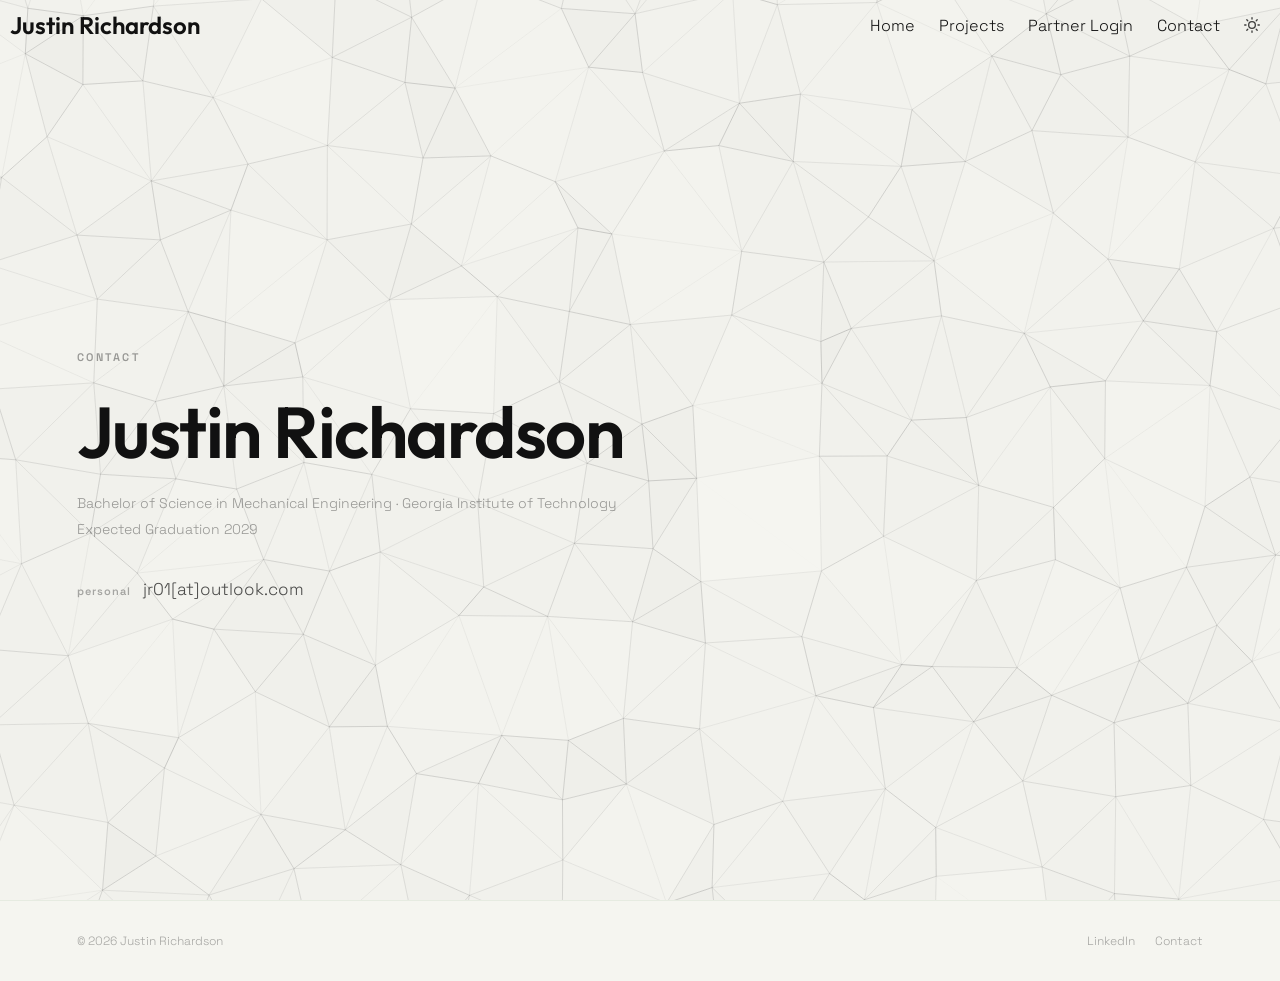
==== contact/index.html @ a394eaf9 "lots of updates" ====
<!DOCTYPE html>
<html lang="en">
<head>
    <meta charset="UTF-8">
    <meta name="viewport" content="width=device-width, initial-scale=1.0, viewport-fit=cover">
    <meta name="theme-color" content="#111111">
    <title>Contact | Justin Richardson</title>
    <link rel="stylesheet" href="../style.css">
    <link rel="icon" href="../imgs/favicon.png">
    <script>(function(){var t=localStorage.getItem('theme')||'dark';document.documentElement.setAttribute('data-theme',t);var m=document.querySelector('meta[name="theme-color"]');if(m)m.content=t==='dark'?'#111111':'#F5F5F0';})();</script>
    <script src="../theme.js"></script>
    <script src="../bg-sync.js"></script>
</head>
<body>
    <canvas id="bg-canvas"></canvas>

    <!-- Mobile Safari edge gradients -->
    <div class="safari-grad safari-grad-top"></div>

    <header id="header">
        <span>Justin Richardson</span>
        <nav id="nav">
            <a href="../home/">Home</a>
            <a href="../projects/">Projects</a>
            <a href="../personal/">Partner Login</a>
            <a href="../contact/">Contact</a>
            <button id="theme-toggle"></button>
        </nav>
    </header>

    <main class="contact-page">
        <div class="contact-inner">

            <span class="section-label">Contact</span>
            <h1 class="contact-name">Justin Richardson</h1>

            <div class="contact-edu">
                <p>Bachelor of Science in Mechanical Engineering &middot; Georgia Institute of Technology Expected Graduation 2029</p>
            </div>

            <div class="contact-links">
                <button class="contact-email" onclick="copyEmail(this)">
                    <span class="contact-email-prefix">personal</span>
                    <span class="contact-email-text">jr01[at]outlook.com</span>
                    <span class="contact-email-copied">copied!</span>
                </button>
            </div>

        </div>
    </main>

    <!-- Footer -->
    <footer class="site-footer">
        <span class="footer-copy">&copy; 2026 Justin Richardson</span>
        <div class="footer-links">
            <a href="https://www.linkedin.com/in/justin-richardson-84366b384/" target="_blank" rel="noopener">LinkedIn</a>
            <a href="../contact/">Contact</a>
        </div>
    </footer>

    <script src="../topo-mesh.js"></script>
    <script>
        function copyEmail(btn) {
            const email = 'jr01' + '@' + 'outlook.com';
            navigator.clipboard.writeText(email).then(() => {
                btn.classList.add('copied');
                setTimeout(() => btn.classList.remove('copied'), 1500);
            });
        }
    </script>
</body>
</html>
---- style.css ----
@font-face {
    font-family: "Space Grotesk";
    src: url("./fonts/SpaceGrotesk-VariableFont_wght.ttf") format("truetype");
    font-weight: 300 700;
    font-style: normal;
    font-display: block;
}

@font-face {
    font-family: "Outfit";
    src: url("./fonts/Outfit-VariableFont_wght.ttf") format("truetype");
    font-weight: 100 900;
    font-style: normal;
    font-display: block;
}

/* show red borders */

/* *{
    border: 2px solid red;
} */

/* ── Theme variables ──────────────────────────────────── */

:root {
    --bg:            #111111;
    --grid:          rgba(139, 175, 138, 0.12);
    --header-bg:     transparent/*#111211*/;
    --text:          #ffffff;
    --border:        transparent/*#8BAF8A*/;
    --accent:        #ffffff96;
    --surface:       #111211;/*rgba(17,17,17); this is the blocks color*/
    --surface-hover: #4a4a4a;
    --overlay-bg:    rgba(0, 0, 0, 0.55);
    --section-tint:  rgba(17, 17, 17, 0.503);
    --card-border:       rgba(255, 255, 255, 0.07);
    --card-border-hover: rgba(255, 255, 255, 0.15);
    --card-shadow:       var(--accent);
}

:root[data-theme="light"] {
    --bg:            #F5F5F0;
    --grid:          rgba(139, 175, 138, 0.31);
    --header-bg:     transparent/*#ffffff*/;
    --text:          rgb(17,17,17);
    --border:        #2D5A3D;
    --accent:        #000000;
    --surface:       #ffffff;
    --surface-hover: #f7f7f2;
    --overlay-bg:    rgba(0, 0, 0, 0.45);
    --section-tint:  rgba(245, 245, 240, 0.497);
    --card-border:       rgba(0, 0, 0, 0.08);
    --card-border-hover: rgba(0, 0, 0, 0.15);
    --card-shadow:       rgba(0, 0, 0, 0.22);
}

/* ── Base ─────────────────────────────────────────────── */

html {
    scrollbar-width: none;
    -ms-overflow-style: none;
}

html::-webkit-scrollbar {
    display: none;
}

body {
    height: 100vh;
    width: auto;
    margin: 0;
    overflow-x: hidden;
    background-color: var(--bg);
    transition: background-color 0.25s ease;
}

#bg-canvas {
    position: fixed;
    top: 0;
    left: 0;
    width: 100%;
    height: 100%;
    z-index: -1;
}


.caution {
    /* border: 2px solid red; */

    display: flex;
    justify-content: center;
    /* margin-top:50px;
    flex-direction: column;
    height: 500px;
    width: 500px;
    align-items: center;
    justify-content: flex-start; */
}

.caution p {
    display: flex;
    color: var(--text);
    align-items: flex-end;
    font-size: 60px;
    font-weight: 900;
    text-align: center;
    font-family: "Space Grotesk", sans-serif;
}

/* ── Header ───────────────────────────────────────────── */

#header {
    position: sticky;
    top: 0;
    z-index: 100;
    width: auto;
    height: 50px;
    background-color: var(--header-bg);
    color: var(--text);
    font-family: "Outfit", sans-serif;
    font-size: clamp(14px, 3.5vw, 24px);
    font-weight: 600;
    display: flex;
    align-items: center;
    justify-content: space-between;
    padding-left: 10px;
    padding-right: 20px;
    white-space: nowrap;
    transition: background-color 0.25s ease, border-color 0.25s ease, color 0.25s ease;
}

#nav {
    display: flex;
    gap: clamp(8px, 2.5vw, 24px);
    align-items: center;
}

#nav a {
    color: var(--text);
    text-decoration: none;
    font-family: "Space Grotesk", sans-serif;
    font-size: clamp(11px, 2.5vw, 16px);
    font-weight: 300;
    white-space: nowrap;
    transition: color 0.25s ease;
}

#nav a:hover {
    text-decoration: underline;
}

#theme-toggle {
    background: none;
    border: none;
    color: var(--text);
    cursor: pointer;
    padding: 0;
    display: flex;
    align-items: center;
    transition: color 0.25s ease;
    opacity: 0.8;
}

#theme-toggle:hover {
    opacity: 1;
}

#theme-toggle svg {
    width: clamp(13px, 2vw, 16px);
    height: clamp(13px, 2vw, 16px);
    display: block;
}

/* ── Home page ────────────────────────────────────────── */

.hero {
    min-height: calc(100svh - 50px);
    display: flex;
    align-items: center;
    padding: 0 clamp(24px, 6vw, 100px);
    box-sizing: border-box;
}

.hero-inner {
    max-width: 900px;
}

.hero-name {
    font-family: "Outfit", sans-serif;
    font-size: clamp(52px, 11vw, 130px);
    font-weight: 900;
    color: var(--text);
    margin: 0 0 20px 0;
    line-height: 1.0;
    letter-spacing: -3px;
    transition: color 0.25s ease;
}

.hero-tagline {
    font-family: "Space Grotesk", sans-serif;
    font-size: clamp(13px, 2vw, 18px);
    font-weight: 300;
    color: var(--text);
    opacity: 0.5;
    margin: 0;
    letter-spacing: 0.5px;
    transition: color 0.25s ease;
}

/* ── Bio + Status (side-by-side) ──────────────────────── */

.bio-status-section {
    padding: clamp(64px, 9vw, 120px) clamp(24px, 6vw, 100px);
    border-top: 1px solid rgba(139, 175, 138, 0.15);
    border-bottom: 1px solid rgba(139, 175, 138, 0.15);
    display: flex;
    gap: clamp(40px, 6vw, 80px);
    align-items: flex-start;
    box-sizing: border-box;
    background-color: var(--section-tint);
    transition: background-color 0.25s ease;
}

.bio-col {
    flex: 1;
    min-width: 0;
    max-width: 480px;
}

.status-col {
    flex-shrink: 0;
    width: clamp(180px, 22vw, 260px);
    margin-left: auto;
}

.section-label {
    font-family: "Space Grotesk", sans-serif;
    font-size: 11px;
    font-weight: 600;
    letter-spacing: 2.5px;
    text-transform: uppercase;
    color: var(--text);
    opacity: 0.4;
    display: block;
    margin-bottom: 28px;
    transition: color 0.25s ease;
}

.bio-text {
    font-family: "Space Grotesk", sans-serif;
    font-size: clamp(17px, 2.5vw, 24px);
    font-weight: 300;
    color: var(--text);
    line-height: 1.75;
    margin: 0;
    transition: color 0.25s ease;
}

.status-stack {
    display: flex;
    flex-direction: column;
    gap: 12px;
}

.status-card {
    background-color: var(--surface);
    border: 1px solid rgba(139, 175, 138, 0.15);
    padding: 24px;
    box-sizing: border-box;
    transition: background-color 0.25s ease;
}

.status-card.toggleable {
    cursor: pointer;
    user-select: none;
}

.status-card.toggleable:hover {
    background-color: var(--surface-hover);
}

.status-card.disabled {
    opacity: 0.45;
    cursor: not-allowed;
    user-select: none;
}

.status-card-top {
    display: flex;
    justify-content: space-between;
    align-items: center;
    margin-bottom: 18px;
}

.status-card-label {
    font-family: "Space Grotesk", sans-serif;
    font-size: 11px;
    font-weight: 600;
    letter-spacing: 2px;
    text-transform: uppercase;
    color: var(--text);
    opacity: 0.4;
    transition: color 0.25s ease;
}

.light-dot {
    width: 8px;
    height: 8px;
    border-radius: 50%;
    background: rgba(139, 175, 138, 0.2);
    flex-shrink: 0;
    transition: background 0.4s ease, box-shadow 0.4s ease;
}

.light-dot.on {
    background: #8BAF8A;
    box-shadow: 0 0 10px rgba(139, 175, 138, 0.55);
}

.light-status-text {
    font-family: "Space Grotesk", sans-serif;
    font-size: 36px;
    font-weight: 700;
    color: var(--text);
    margin: 0 0 6px 0;
    transition: color 0.25s ease;
}

.occupancy-count {
    font-family: "Space Grotesk", sans-serif;
    font-size: 56px;
    font-weight: 700;
    color: var(--text);
    line-height: 1;
    margin: 0 0 6px 0;
    transition: color 0.25s ease;
}

.status-card-note {
    font-family: "Space Grotesk", sans-serif;
    font-size: 11px;
    font-weight: 300;
    color: var(--text);
    opacity: 0.3;
    margin: 0;
    transition: color 0.25s ease;
}

/* ── Footer ───────────────────────────────────────────── */

.site-footer {
    border-top: 1px solid rgba(139, 175, 138, 0.15);
    background-color: var(--bg);
    padding: 32px clamp(24px, 6vw, 100px);
    display: flex;
    align-items: center;
    justify-content: space-between;
    transition: background-color 0.25s ease;
}

.footer-copy {
    font-family: "Space Grotesk", sans-serif;
    font-size: 12px;
    font-weight: 300;
    color: var(--text);
    opacity: 0.35;
    transition: color 0.25s ease;
}

.footer-links {
    display: flex;
    gap: 20px;
}

.footer-links a {
    font-family: "Space Grotesk", sans-serif;
    font-size: 12px;
    font-weight: 300;
    color: var(--text);
    text-decoration: none;
    opacity: 0.35;
    transition: opacity 0.2s ease, color 0.25s ease;
}

.footer-links a:hover {
    opacity: 1;
}





/* ── Projects page ────────────────────────────────────────── */

.projects-page {
    padding: 40px;
    box-sizing: border-box;
    min-height: calc(100svh - 50px);
}

.projects-grid {
    display: grid;
    grid-template-columns: repeat(3, 1fr);
    grid-template-rows: repeat(4, minmax(150px, auto));
    gap: 20px;
}

.project-card {
    cursor: pointer;
}

.card-inner {
    display: flex;
    flex-direction: column;
    justify-content: flex-end;
    padding: 20px;
    min-height: 100%;
    box-sizing: border-box;
    background-color: var(--surface);
    border: 1px solid var(--card-border);
    transition: background-color 0.15s ease, border-color 0.25s ease, transform 0.2s ease, box-shadow 0.2s ease;
}

.project-card:hover .card-inner {
    transform: translate(-4px, -4px);
    background-color: var(--surface-hover);
    box-shadow: 14px 14px 0 0 var(--card-shadow), 4px 4px 12px rgba(0,0,0,0.12);
    border-color: var(--card-border-hover);
}

.card-tag {
    font-family: "Space Grotesk", sans-serif;
    font-size: 11px;
    font-weight: 600;
    letter-spacing: 2px;
    text-transform: uppercase;
    color: var(--text);
    opacity: 0.4;
    margin: 0 0 8px 0;
    display: block;
    transition: color 0.25s ease;
}

.card-title {
    font-family: "Space Grotesk", sans-serif;
    font-size: 28px;
    font-weight: 700;
    color: var(--text);
    margin: 0;
    transition: color 0.25s ease;
}

.project-card-alpha { grid-column: 1 / 3; grid-row: 1 / 3; }
.project-card-beta  { grid-column: 3 / 4; grid-row: 1 / 5; }
.project-card-gamma { grid-column: 1 / 2; grid-row: 3 / 5; }
.project-card-delta { grid-column: 2 / 3; grid-row: 3 / 5; }

/* Overlay */
.projects-overlay {
    position: fixed;
    inset: 0;
    background-color: var(--overlay-bg);
    z-index: 200;
    opacity: 0;
    pointer-events: none;
    transition: opacity 0.25s ease;
    display: flex;
    align-items: flex-start;
    justify-content: center;
    overflow-y: auto;
    padding: 40px 0;
    box-sizing: border-box;
}

.projects-overlay.visible {
    opacity: 1;
    pointer-events: all;
}

.projects-panel {
    width: 85vw;
    min-height: 300px;
    background-color: var(--surface);
    border: 1px solid var(--card-border);
    padding: 60px 40px 40px;
    box-sizing: border-box;
    position: relative;
    display: flex;
    flex-direction: column;
    justify-content: flex-start;
    transform: scale(0.96);
    transition: transform 0.25s ease;
    flex-shrink: 0;
}

.projects-overlay.visible .projects-panel {
    transform: scale(1.0);
}

.panel-close {
    position: absolute;
    top: 20px;
    right: 24px;
    font-family: "Space Grotesk", sans-serif;
    font-size: 24px;
    font-weight: 300;
    color: var(--text);
    opacity: 0.6;
    background: none;
    border: none;
    cursor: pointer;
    padding: 0;
    transition: opacity 0.15s ease, color 0.25s ease;
}

.panel-close:hover { opacity: 1; }

.panel-tag {
    font-family: "Space Grotesk", sans-serif;
    font-size: 11px;
    font-weight: 600;
    letter-spacing: 2px;
    text-transform: uppercase;
    color: var(--text);
    opacity: 0.4;
    display: block;
    margin-bottom: 12px;
    transition: color 0.25s ease;
}

.panel-title {
    font-family: "Space Grotesk", sans-serif;
    font-size: 42px;
    font-weight: 700;
    color: var(--text);
    margin: 0 0 20px 0;
    transition: color 0.25s ease;
}

.panel-desc {
    font-family: "Space Grotesk", sans-serif;
    font-size: 16px;
    font-weight: 400;
    color: var(--text);
    opacity: 0.7;
    line-height: 1.6;
    margin: 0;
    transition: color 0.25s ease;
}

/* ───────────────────────────────────────────────────────── */

@media (max-width: 768px) {
    #bg-canvas {
        top: -150px;
        height: calc(100% + 300px);
        -webkit-mask-image: linear-gradient(to bottom, black 70%, transparent 100%);
        mask-image: linear-gradient(to bottom, black 70%, transparent 100%);
    }

    .caution {
        width: 90vw;
        height: auto;
    }

    .caution img {
        width: 100%;
    }

    .caution p {
        font-size: 32px;
    }

    #header {
        height: 40px;
        padding-left: 8px;
        padding-right: 8px;
        font-size: 12px;
    }

    #header > span {
        font-size: 12px;
        flex-shrink: 0;
    }

    #nav {
        gap: 8px;
        overflow: hidden;
    }

    #nav a {
        font-size: 10px;
    }

    .hero {
        min-height: calc(100svh - 40px);
        padding: 0 20px;
        justify-content: center;
    }

    .hero-inner {
        width: 100%;
    }

    .hero-name {
        font-size: 15vw;
        letter-spacing: -1.5px;
        margin-bottom: 14px;
        text-align: center;
    }

    .hero-tagline {
        text-align: center;
    }

    .bio-status-section {
        flex-direction: column;
        gap: 40px;
    }

    .status-col {
        width: 100%;
    }

    .site-footer {
        flex-direction: column;
        align-items: flex-start;
        gap: 16px;
        padding: 28px 20px;
    }

    .projects-page {
        padding: 20px;
    }

    .projects-grid {
        grid-template-columns: 1fr;
        grid-template-rows: none;
        gap: 20px;
    }

    .project-card-alpha,
    .project-card-beta,
    .project-card-gamma,
    .project-card-delta {
        grid-column: auto;
        grid-row: auto;
        min-height: 150px;
    }
}
/* ── Mobile Safari edge gradients ────────────────────────── */

.safari-grad {
    display: none;
    position: fixed;
    left: 0;
    right: 0;
    pointer-events: none;
}

@media (max-width: 768px) {
    .safari-grad {
        display: block;
    }

    /* Fades from bg color down into the hero — stops ~30px past the header */
    .safari-grad-top {
        top: 0;
        height: 140px;
        background: linear-gradient(to bottom, var(--bg) 0%, transparent 100%);
        z-index: 50; /* below header (100), above hero content */
    }

    .safari-grad-bottom {
        display: none;
        /* bottom: 0;
        height: 140px;
        background: linear-gradient(to bottom, var(--bg) 0%, transparent 100%);
        z-index: -1; */
    }

    /* Ensure the about section and footer always render above the bottom gradient */
    .bio-status-section {
        position: relative;
        z-index: 1;
    }

    .site-footer {
        position: relative;
        z-index: 1;
    }
}

/* ── Contact page ─────────────────────────────────────── */

.contact-page {
    min-height: calc(100svh - 50px);
    display: flex;
    align-items: center;
    padding: 0 clamp(24px, 6vw, 100px);
    box-sizing: border-box;
}

.contact-inner {
    max-width: 600px;
}

.contact-name {
    font-family: "Outfit", sans-serif;
    font-size: clamp(36px, 6vw, 72px);
    font-weight: 600;
    color: var(--text);
    margin: 0 0 20px 0;
    letter-spacing: -1.5px;
    line-height: 1.1;
    transition: color 0.25s ease;
}

.contact-edu {
    margin-bottom: 36px;
}

.contact-edu p {
    font-family: "Space Grotesk", sans-serif;
    font-size: clamp(12px, 1.5vw, 14px);
    font-weight: 300;
    color: var(--text);
    opacity: 0.4;
    margin: 0;
    line-height: 1.8;
    transition: color 0.25s ease;
}

.contact-links {
    display: flex;
    flex-direction: column;
    gap: 10px;
}

.contact-email {
    display: flex;
    align-items: baseline;
    gap: 12px;
    background: none;
    border: none;
    padding: 0;
    cursor: pointer;
    color: var(--text);
    font-family: "Space Grotesk", sans-serif;
    font-size: clamp(14px, 2vw, 17px);
    font-weight: 300;
    opacity: 0.75;
    transition: opacity 0.2s ease, color 0.25s ease;
}

.contact-email:hover {
    opacity: 1;
}

.contact-email-prefix {
    font-size: 11px;
    font-weight: 600;
    letter-spacing: 1px;
    opacity: 0.45;
    flex-shrink: 0;
}

.contact-email-copied {
    display: none;
    font-size: 11px;
    font-weight: 600;
    letter-spacing: 1px;
    opacity: 0.45;
}

.contact-email.copied .contact-email-text {
    display: none;
}

.contact-email.copied .contact-email-copied {
    display: inline;
}

@media (max-width: 768px) {
    .contact-page {
        min-height: calc(100svh - 40px);
        padding: 0 20px;
    }
}

/* test 70 test million */
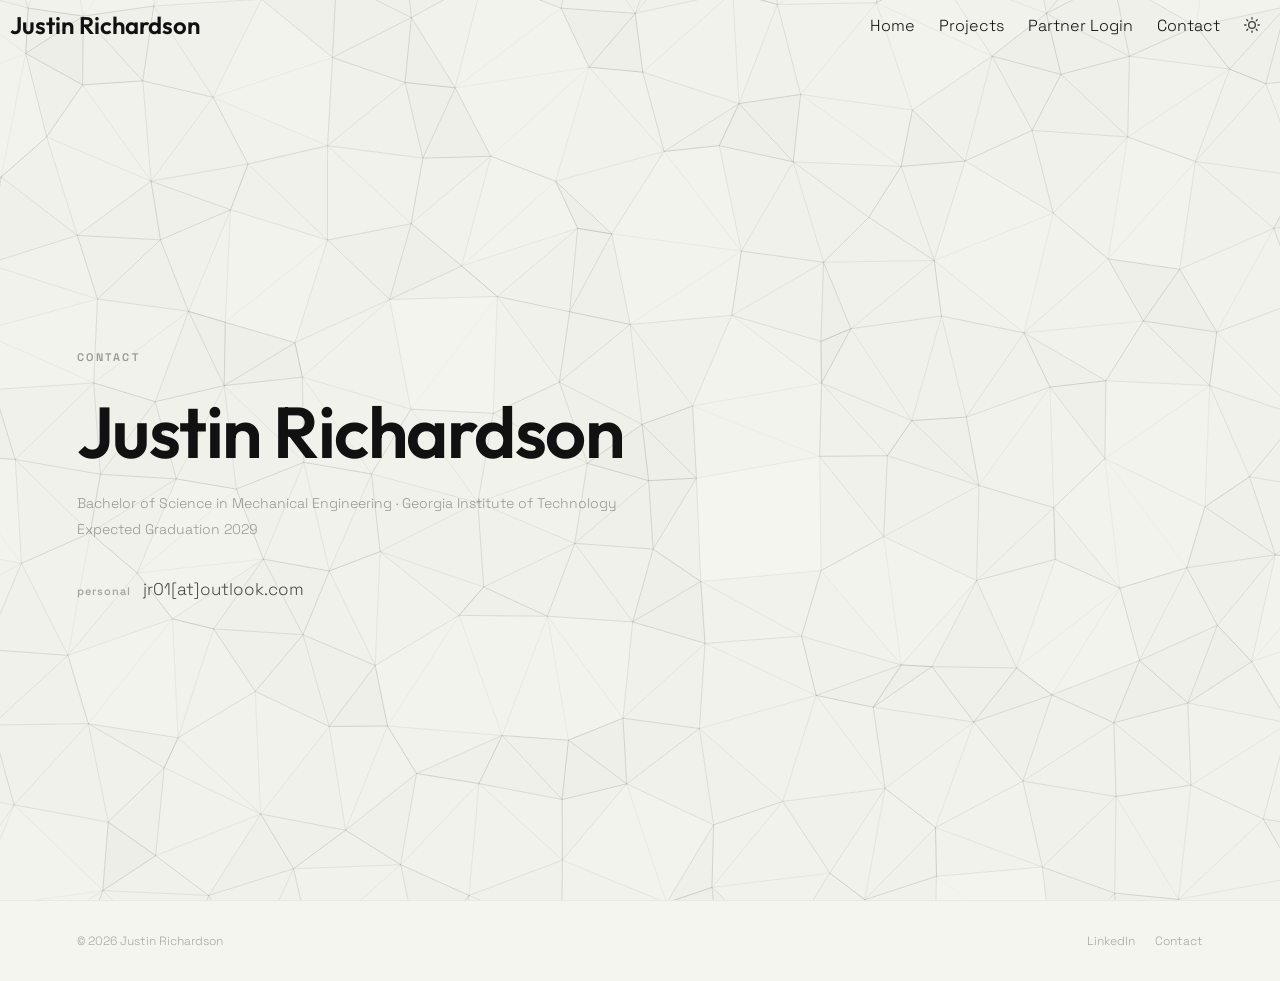
==== commit 2d94bd9a: ":D" ====
--- a/contact/index.html
+++ b/contact/index.html
@@ -6,7 +6,7 @@
     <meta name="theme-color" content="#111111">
     <title>Contact | Justin Richardson</title>
     <link rel="stylesheet" href="../style.css">
-    <link rel="icon" href="../imgs/favicon.png">
+    <link rel="icon" href="../imgs/tempfavicon.png">
     <script>(function(){var t=localStorage.getItem('theme')||'dark';document.documentElement.setAttribute('data-theme',t);var m=document.querySelector('meta[name="theme-color"]');if(m)m.content=t==='dark'?'#111111':'#F5F5F0';})();</script>
     <script src="../theme.js"></script>
     <script src="../bg-sync.js"></script>
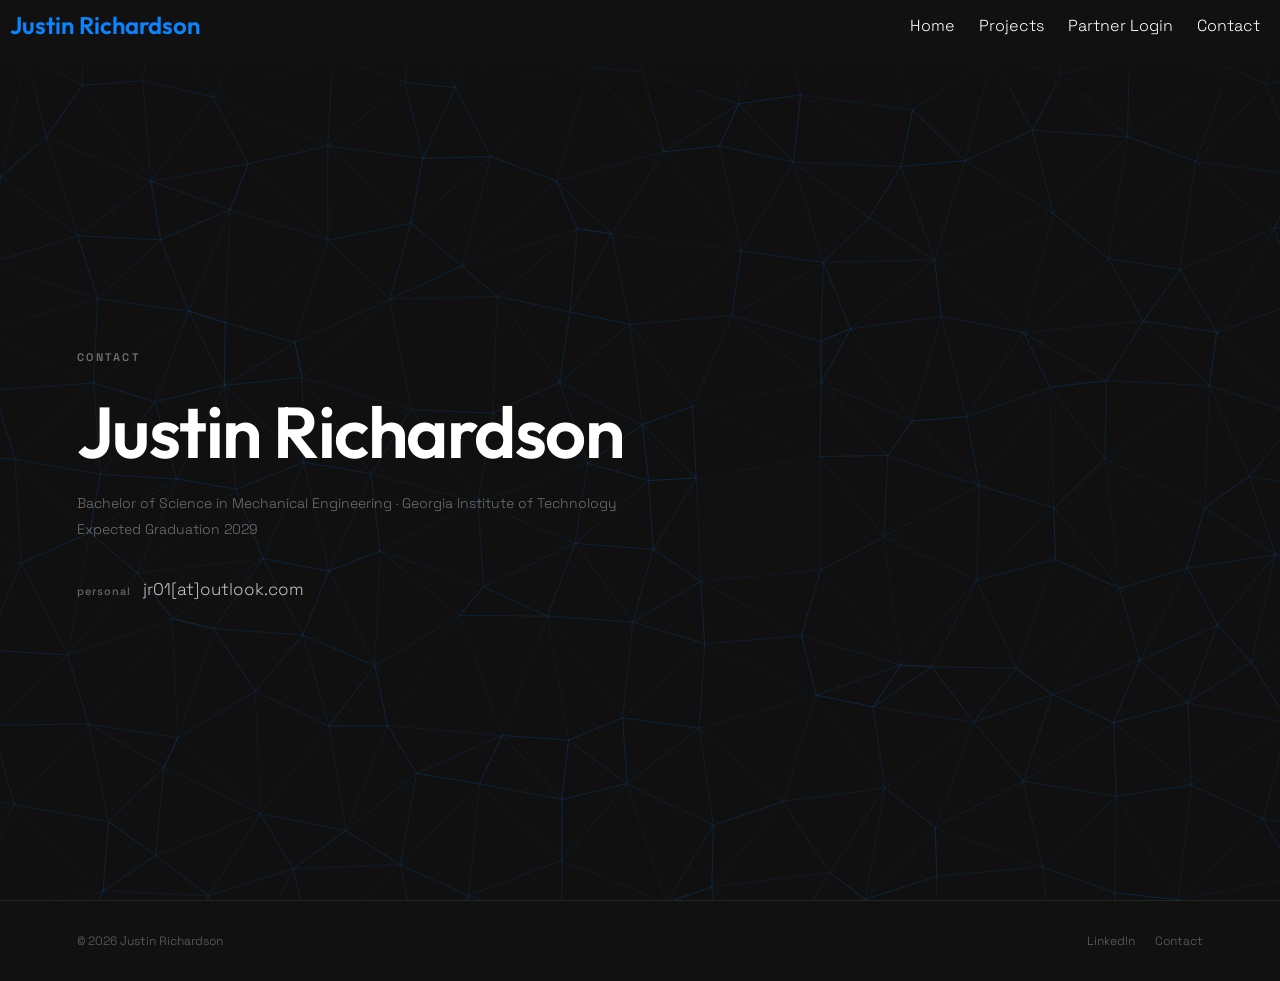
==== commit 4b137a1a: "new scheme" ====
--- a/contact/index.html
+++ b/contact/index.html
@@ -24,7 +24,6 @@
             <a href="../projects/">Projects</a>
             <a href="../personal/">Partner Login</a>
             <a href="../contact/">Contact</a>
-            <button id="theme-toggle"></button>
         </nav>
     </header>
 
--- a/style.css
+++ b/style.css
@@ -28,13 +28,13 @@
     --header-bg:     transparent/*#111211*/;
     --text:          #ffffff;
     --border:        transparent/*#8BAF8A*/;
-    --accent:        #ffffff96;
+    --accent:        #0A84FF;
     --surface:       #111211;/*rgba(17,17,17); this is the blocks color*/
-    --surface-hover: #4a4a4a;
+    --surface-hover: #222222;
     --overlay-bg:    rgba(0, 0, 0, 0.55);
     --section-tint:  rgba(17, 17, 17, 0.503);
-    --card-border:       rgba(255, 255, 255, 0.07);
-    --card-border-hover: rgba(255, 255, 255, 0.15);
+    --card-border:       rgba(10, 132, 255, 0.28);
+    --card-border-hover: rgba(10, 132, 255, 0.55);
     --card-shadow:       var(--accent);
 }
 
@@ -44,13 +44,13 @@
     --header-bg:     transparent/*#ffffff*/;
     --text:          rgb(17,17,17);
     --border:        #2D5A3D;
-    --accent:        #000000;
+    --accent:        #0A84FF;
     --surface:       #ffffff;
-    --surface-hover: #f7f7f2;
+    --surface-hover: #ebebeb;
     --overlay-bg:    rgba(0, 0, 0, 0.45);
     --section-tint:  rgba(245, 245, 240, 0.497);
-    --card-border:       rgba(0, 0, 0, 0.08);
-    --card-border-hover: rgba(0, 0, 0, 0.15);
+    --card-border:       rgba(10, 132, 255, 0.28);
+    --card-border-hover: rgba(10, 132, 255, 0.55);
     --card-shadow:       rgba(0, 0, 0, 0.22);
 }
 
@@ -107,15 +107,48 @@
     font-family: "Space Grotesk", sans-serif;
 }
 
+/* ── Page load animations ───────────────────────────────── */
+
+#page-loader {
+    position: fixed;
+    inset: 0;
+    background: var(--bg);
+    z-index: 999;
+    pointer-events: none;
+    animation: loaderExit 0.5s ease 0.2s forwards;
+}
+
+@keyframes loaderExit {
+    to { opacity: 0; }
+}
+
+@keyframes heroNameFade {
+    from { opacity: 0; transform: translateY(18px); }
+    to   { opacity: 1; transform: translateY(0); }
+}
+
+@keyframes heroTaglineFade {
+    from { opacity: 0; transform: translateY(10px); }
+    to   { opacity: 0.5; transform: translateY(0); }
+}
+
+.skip-intro .hero-name,
+.skip-intro .hero-tagline {
+    animation: none;
+}
+
 /* ── Header ───────────────────────────────────────────── */
 
 #header {
-    position: sticky;
+    position: fixed;
     top: 0;
+    left: 0;
+    right: 0;
     z-index: 100;
-    width: auto;
+    width: 100%;
+    box-sizing: border-box;
     height: 50px;
-    background-color: var(--header-bg);
+    background-color: var(--bg);
     color: var(--text);
     font-family: "Outfit", sans-serif;
     font-size: clamp(14px, 3.5vw, 24px);
@@ -125,6 +158,7 @@
     justify-content: space-between;
     padding-left: 10px;
     padding-right: 20px;
+    margin-bottom: 0;
     white-space: nowrap;
     transition: background-color 0.25s ease, border-color 0.25s ease, color 0.25s ease;
 }
@@ -146,7 +180,12 @@
 }
 
 #nav a:hover {
+    color: var(--accent);
     text-decoration: underline;
+}
+
+#nav a.active {
+    color: var(--accent);
 }
 
 #theme-toggle {
@@ -171,13 +210,17 @@
     display: block;
 }
 
+#header > span {
+    color: var(--accent);
+}
+
 /* ── Home page ────────────────────────────────────────── */
 
 .hero {
-    min-height: calc(100svh - 50px);
+    min-height: 100svh;
     display: flex;
     align-items: center;
-    padding: 0 clamp(24px, 6vw, 100px);
+    padding: 50px clamp(24px, 6vw, 100px) 0;
     box-sizing: border-box;
 }
 
@@ -193,7 +236,10 @@
     margin: 0 0 20px 0;
     line-height: 1.0;
     letter-spacing: -3px;
-    transition: color 0.25s ease;
+    border-bottom: 2px solid var(--accent);
+    padding-bottom: 10px;
+    transition: color 0.25s ease;
+    animation: heroNameFade 0.7s ease 0.5s both;
 }
 
 .hero-tagline {
@@ -205,6 +251,7 @@
     margin: 0;
     letter-spacing: 0.5px;
     transition: color 0.25s ease;
+    animation: heroTaglineFade 0.6s ease 1.0s both;
 }
 
 /* ── Bio + Status (side-by-side) ──────────────────────── */
@@ -221,6 +268,14 @@
     transition: background-color 0.25s ease;
 }
 
+:root[data-theme="dark"] .bio-status-section {
+    background-color: rgba(17, 17, 17, 0.503);
+}
+
+:root[data-theme="light"] .bio-status-section {
+    background-color: rgba(245, 245, 240, 0.497);
+}
+
 .bio-col {
     flex: 1;
     min-width: 0;
@@ -264,7 +319,7 @@
 
 .status-card {
     background-color: var(--surface);
-    border: 1px solid rgba(139, 175, 138, 0.15);
+    border: 1px solid rgba(10, 132, 255, 0.28);
     padding: 24px;
     box-sizing: border-box;
     transition: background-color 0.25s ease;
@@ -298,8 +353,8 @@
     font-weight: 600;
     letter-spacing: 2px;
     text-transform: uppercase;
-    color: var(--text);
-    opacity: 0.4;
+    color: var(--accent);
+    opacity: 0.8;
     transition: color 0.25s ease;
 }
 
@@ -307,7 +362,8 @@
     width: 8px;
     height: 8px;
     border-radius: 50%;
-    background: rgba(139, 175, 138, 0.2);
+    background: rgba(10, 132, 255, 0.25);
+    box-shadow: 0 0 6px rgba(10, 132, 255, 0.3);
     flex-shrink: 0;
     transition: background 0.4s ease, box-shadow 0.4s ease;
 }
@@ -344,6 +400,12 @@
     opacity: 0.3;
     margin: 0;
     transition: color 0.25s ease;
+}
+
+hr {
+    border: none;
+    border-top: 1px solid var(--accent);
+    opacity: 0.4;
 }
 
 /* ── Footer ───────────────────────────────────────────── */
@@ -384,6 +446,7 @@
 
 .footer-links a:hover {
     opacity: 1;
+    color: var(--accent);
 }
 
 
@@ -393,9 +456,9 @@
 /* ── Projects page ────────────────────────────────────────── */
 
 .projects-page {
-    padding: 40px;
+    padding: 90px 40px 40px;
     box-sizing: border-box;
-    min-height: calc(100svh - 50px);
+    min-height: 100svh;
 }
 
 .projects-grid {
@@ -418,14 +481,20 @@
     box-sizing: border-box;
     background-color: var(--surface);
     border: 1px solid var(--card-border);
-    transition: background-color 0.15s ease, border-color 0.25s ease, transform 0.2s ease, box-shadow 0.2s ease;
-}
-
-.project-card:hover .card-inner {
-    transform: translate(-4px, -4px);
-    background-color: var(--surface-hover);
-    box-shadow: 14px 14px 0 0 var(--card-shadow), 4px 4px 12px rgba(0,0,0,0.12);
-    border-color: var(--card-border-hover);
+    overflow: hidden;
+    position: relative;
+    transition: background-color 0.25s ease, border-color 0.3s ease;
+}
+
+.card-inner::after {
+    content: '';
+    position: absolute;
+    bottom: 0; left: 0; right: 0;
+    height: 2px;
+    background: #0A84FF;
+    transform: scaleX(0);
+    transform-origin: left;
+    transition: transform 0.35s cubic-bezier(0.4, 0, 0.2, 1);
 }
 
 .card-tag {
@@ -435,10 +504,13 @@
     letter-spacing: 2px;
     text-transform: uppercase;
     color: var(--text);
-    opacity: 0.4;
+    opacity: 0;
     margin: 0 0 8px 0;
     display: block;
-    transition: color 0.25s ease;
+    position: relative;
+    z-index: 1;
+    transform: translateY(10px);
+    transition: opacity 0.25s ease, transform 0.25s ease, color 0.25s ease;
 }
 
 .card-title {
@@ -447,7 +519,30 @@
     font-weight: 700;
     color: var(--text);
     margin: 0;
-    transition: color 0.25s ease;
+    opacity: 0;
+    position: relative;
+    z-index: 1;
+    transform: translateY(10px);
+    transition: opacity 0.28s ease 0.05s, transform 0.28s ease 0.05s, color 0.25s ease;
+}
+
+.project-card:hover .card-inner {
+    background-color: var(--surface-hover);
+    border-color: var(--card-border-hover);
+}
+
+.project-card:hover .card-inner::after {
+    transform: scaleX(1);
+}
+
+.project-card:hover .card-tag {
+    opacity: 0.4;
+    transform: translateY(0);
+}
+
+.project-card:hover .card-title {
+    opacity: 1;
+    transform: translateY(0);
 }
 
 .project-card-alpha { grid-column: 1 / 3; grid-row: 1 / 3; }
@@ -513,7 +608,7 @@
     transition: opacity 0.15s ease, color 0.25s ease;
 }
 
-.panel-close:hover { opacity: 1; }
+.panel-close:hover { opacity: 1; color: var(--accent); }
 
 .panel-tag {
     font-family: "Space Grotesk", sans-serif;
@@ -572,28 +667,32 @@
     }
 
     #header {
-        height: 40px;
-        padding-left: 8px;
-        padding-right: 8px;
-        font-size: 12px;
+        height: auto;
+        flex-direction: column;
+        align-items: center;
+        justify-content: center;
+        gap: 6px;
+        padding: 8px 8px;
+        font-size: 14px;
     }
 
     #header > span {
-        font-size: 12px;
+        font-size: 14px;
         flex-shrink: 0;
+        line-height: 1;
     }
 
     #nav {
-        gap: 8px;
+        gap: 14px;
         overflow: hidden;
     }
 
     #nav a {
-        font-size: 10px;
+        font-size: 14px;
     }
 
     .hero {
-        min-height: calc(100svh - 40px);
+        min-height: 100dvh;
         padding: 0 20px;
         justify-content: center;
     }
@@ -630,7 +729,7 @@
     }
 
     .projects-page {
-        padding: 20px;
+        padding: 100px 20px 20px;
     }
 
     .projects-grid {
@@ -648,56 +747,42 @@
         min-height: 150px;
     }
 }
-/* ── Mobile Safari edge gradients ────────────────────────── */
+/* ── Header edge gradient ────────────────────────── */
 
 .safari-grad {
-    display: none;
+    display: block;
     position: fixed;
     left: 0;
     right: 0;
     pointer-events: none;
 }
 
+/* Fades from bg color down below the header */
+.safari-grad-top {
+    top: 50px;
+    height: 45px;
+    background-color: var(--bg);
+    -webkit-mask-image: linear-gradient(to bottom, black 0%, rgba(0,0,0,0.51) 75%, transparent 100%);
+    mask-image: linear-gradient(to bottom, black 0%, rgba(0,0,0,0.35) 75%, transparent 100%);
+    transition: background-color 0.25s ease;
+    z-index: 50; /* below header (100), above hero content */
+}
+
 @media (max-width: 768px) {
-    .safari-grad {
-        display: block;
-    }
-
-    /* Fades from bg color down into the hero — stops ~30px past the header */
     .safari-grad-top {
-        top: 0;
-        height: 140px;
-        background: linear-gradient(to bottom, var(--bg) 0%, transparent 100%);
-        z-index: 50; /* below header (100), above hero content */
-    }
-
-    .safari-grad-bottom {
-        display: none;
-        /* bottom: 0;
-        height: 140px;
-        background: linear-gradient(to bottom, var(--bg) 0%, transparent 100%);
-        z-index: -1; */
-    }
-
-    /* Ensure the about section and footer always render above the bottom gradient */
-    .bio-status-section {
-        position: relative;
-        z-index: 1;
-    }
-
-    .site-footer {
-        position: relative;
-        z-index: 1;
-    }
+        top: 50px;/*was 46px*/
+        height: 45px;
+    }
+
 }
 
 /* ── Contact page ─────────────────────────────────────── */
 
 .contact-page {
-    min-height: calc(100svh - 50px);
+    min-height: 100svh;
     display: flex;
     align-items: center;
-    padding: 0 clamp(24px, 6vw, 100px);
+    padding: 50px clamp(24px, 6vw, 100px) 0;
     box-sizing: border-box;
 }
 
@@ -755,6 +840,7 @@
 
 .contact-email:hover {
     opacity: 1;
+    color: var(--accent);
 }
 
 .contact-email-prefix {
@@ -783,7 +869,7 @@
 
 @media (max-width: 768px) {
     .contact-page {
-        min-height: calc(100svh - 40px);
+        min-height: 100svh;
         padding: 0 20px;
     }
 }
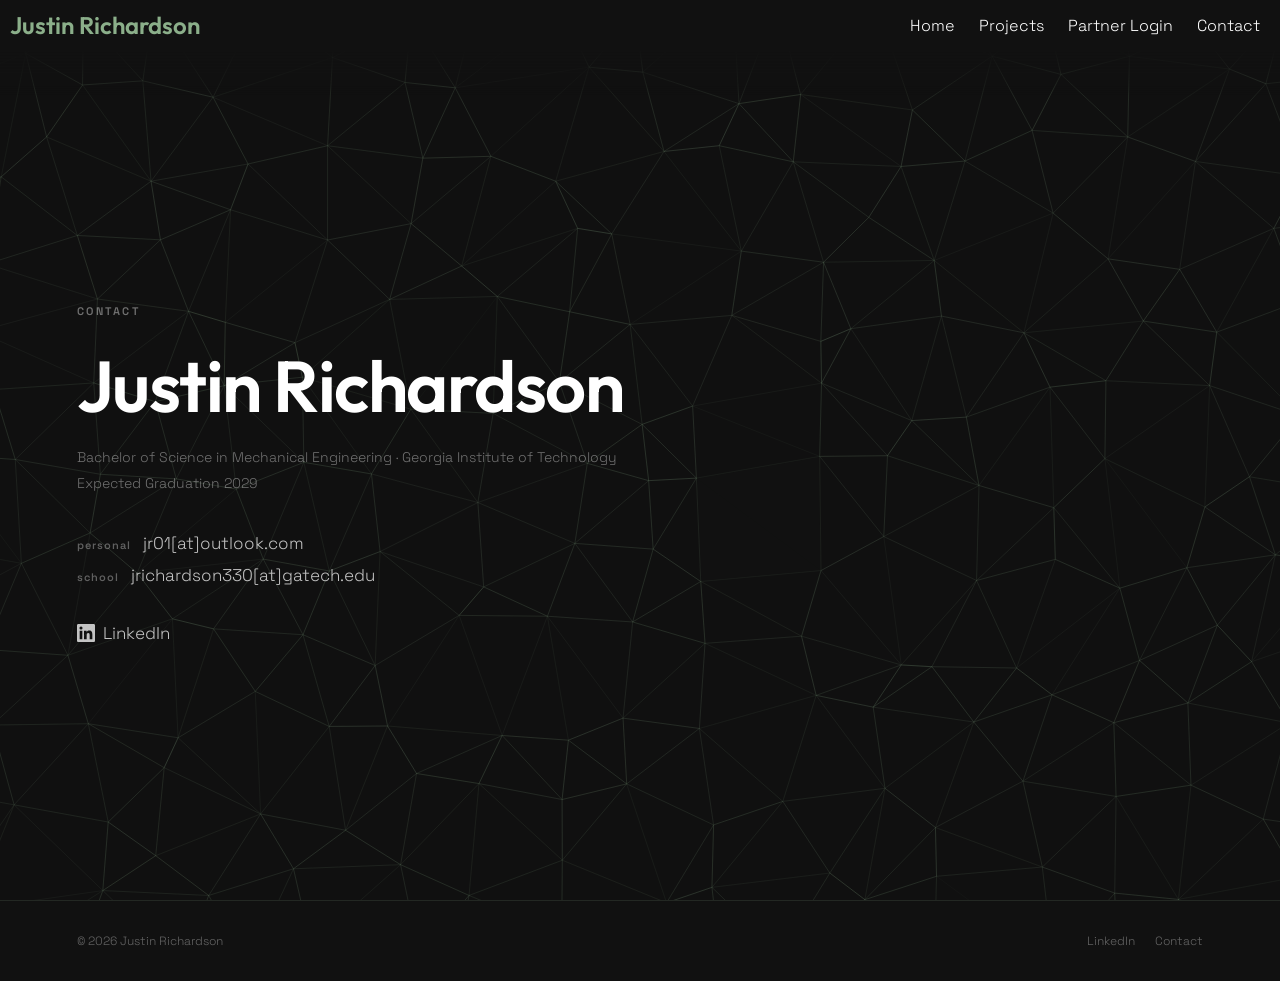
==== commit a6c576ca: "edited contact page a bit" ====
--- a/contact/index.html
+++ b/contact/index.html
@@ -38,12 +38,22 @@
             </div>
 
             <div class="contact-links">
-                <button class="contact-email" onclick="copyEmail(this)">
+                <button class="contact-email" onclick="copyEmail(this, 'personal')">
                     <span class="contact-email-prefix">personal</span>
                     <span class="contact-email-text">jr01[at]outlook.com</span>
                     <span class="contact-email-copied">copied!</span>
                 </button>
+                <button class="contact-email" onclick="copyEmail(this, 'school')">
+                    <span class="contact-email-prefix">school</span>
+                    <span class="contact-email-text">jrichardson330[at]gatech.edu</span>
+                    <span class="contact-email-copied">copied!</span>
+                </button>
             </div>
+
+            <a class="contact-linkedin" href="https://www.linkedin.com/in/justin-richardson-84366b384/" target="_blank" rel="noopener">
+                <svg class="contact-linkedin-icon" xmlns="http://www.w3.org/2000/svg" viewBox="0 0 24 24" fill="currentColor"><path d="M20.447 20.452h-3.554v-5.569c0-1.328-.027-3.037-1.852-3.037-1.853 0-2.136 1.445-2.136 2.939v5.667H9.351V9h3.414v1.561h.046c.477-.9 1.637-1.85 3.37-1.85 3.601 0 4.267 2.37 4.267 5.455v6.286zM5.337 7.433a2.062 2.062 0 01-2.063-2.065 2.064 2.064 0 112.063 2.065zm1.782 13.019H3.555V9h3.564v11.452zM22.225 0H1.771C.792 0 0 .774 0 1.729v20.542C0 23.227.792 24 1.771 24h20.451C23.2 24 24 23.227 24 22.271V1.729C24 .774 23.2 0 22.222 0h.003z"/></svg>
+                <span>LinkedIn</span>
+            </a>
 
         </div>
     </main>
@@ -59,9 +69,12 @@
 
     <script src="../topo-mesh.js"></script>
     <script>
-        function copyEmail(btn) {
-            const email = 'jr01' + '@' + 'outlook.com';
-            navigator.clipboard.writeText(email).then(() => {
+        function copyEmail(btn, type) {
+            const emails = {
+                personal: 'jr01' + '@' + 'outlook.com',
+                school: 'jrichardson330' + '@' + 'gatech.edu'
+            };
+            navigator.clipboard.writeText(emails[type]).then(() => {
                 btn.classList.add('copied');
                 setTimeout(() => btn.classList.remove('copied'), 1500);
             });
--- a/style.css
+++ b/style.css
@@ -28,13 +28,13 @@
     --header-bg:     transparent/*#111211*/;
     --text:          #ffffff;
     --border:        transparent/*#8BAF8A*/;
-    --accent:        #0A84FF;
+    --accent:        #8BAF8A;
     --surface:       #111211;/*rgba(17,17,17); this is the blocks color*/
     --surface-hover: #222222;
     --overlay-bg:    rgba(0, 0, 0, 0.55);
     --section-tint:  rgba(17, 17, 17, 0.503);
-    --card-border:       rgba(10, 132, 255, 0.28);
-    --card-border-hover: rgba(10, 132, 255, 0.55);
+    --card-border:       rgba(139, 175, 138, 0.28);
+    --card-border-hover: rgba(139, 175, 138, 0.55);
     --card-shadow:       var(--accent);
 }
 
@@ -44,13 +44,13 @@
     --header-bg:     transparent/*#ffffff*/;
     --text:          rgb(17,17,17);
     --border:        #2D5A3D;
-    --accent:        #0A84FF;
+    --accent:        #5A8A59;
     --surface:       #ffffff;
     --surface-hover: #ebebeb;
     --overlay-bg:    rgba(0, 0, 0, 0.45);
     --section-tint:  rgba(245, 245, 240, 0.497);
-    --card-border:       rgba(10, 132, 255, 0.28);
-    --card-border-hover: rgba(10, 132, 255, 0.55);
+    --card-border:       rgba(90, 138, 89, 0.28);
+    --card-border-hover: rgba(90, 138, 89, 0.55);
     --card-shadow:       rgba(0, 0, 0, 0.22);
 }
 
@@ -319,7 +319,7 @@
 
 .status-card {
     background-color: var(--surface);
-    border: 1px solid rgba(10, 132, 255, 0.28);
+    border: 1px solid rgba(139, 175, 138, 0.28);
     padding: 24px;
     box-sizing: border-box;
     transition: background-color 0.25s ease;
@@ -362,8 +362,8 @@
     width: 8px;
     height: 8px;
     border-radius: 50%;
-    background: rgba(10, 132, 255, 0.25);
-    box-shadow: 0 0 6px rgba(10, 132, 255, 0.3);
+    background: rgba(139, 175, 138, 0.25);
+    box-shadow: 0 0 6px rgba(139, 175, 138, 0.3);
     flex-shrink: 0;
     transition: background 0.4s ease, box-shadow 0.4s ease;
 }
@@ -484,6 +484,7 @@
     overflow: hidden;
     position: relative;
     transition: background-color 0.25s ease, border-color 0.3s ease;
+    transform: translateZ(0);
 }
 
 .card-inner::after {
@@ -491,10 +492,11 @@
     position: absolute;
     bottom: 0; left: 0; right: 0;
     height: 2px;
-    background: #0A84FF;
+    background: #8BAF8A;
     transform: scaleX(0);
     transform-origin: left;
     transition: transform 0.35s cubic-bezier(0.4, 0, 0.2, 1);
+    will-change: transform;
 }
 
 .card-tag {
@@ -511,6 +513,7 @@
     z-index: 1;
     transform: translateY(10px);
     transition: opacity 0.25s ease, transform 0.25s ease, color 0.25s ease;
+    will-change: transform, opacity;
 }
 
 .card-title {
@@ -524,6 +527,7 @@
     z-index: 1;
     transform: translateY(10px);
     transition: opacity 0.28s ease 0.05s, transform 0.28s ease 0.05s, color 0.25s ease;
+    will-change: transform, opacity;
 }
 
 .project-card:hover .card-inner {
@@ -647,10 +651,8 @@
 
 @media (max-width: 768px) {
     #bg-canvas {
-        top: -150px;
-        height: calc(100% + 300px);
-        -webkit-mask-image: linear-gradient(to bottom, black 70%, transparent 100%);
-        mask-image: linear-gradient(to bottom, black 70%, transparent 100%);
+        top: 0;
+        height: 100%;
     }
 
     .caution {
@@ -746,6 +748,36 @@
         grid-row: auto;
         min-height: 150px;
     }
+
+    @keyframes card-line-in  { to { transform: scaleX(1); } }
+    @keyframes card-tag-in   { to { opacity: 0.4; transform: translateY(0); } }
+    @keyframes card-title-in { to { opacity: 1;   transform: translateY(0); } }
+
+    .project-card .card-inner::after {
+        animation: card-line-in  0.35s cubic-bezier(0.4, 0, 0.2, 1) forwards;
+    }
+    .project-card .card-tag {
+        animation: card-tag-in   0.25s ease forwards;
+    }
+    .project-card .card-title {
+        animation: card-title-in 0.28s ease forwards;
+    }
+
+    .project-card-alpha .card-inner::after { animation-delay: 0.05s; }
+    .project-card-alpha .card-tag          { animation-delay: 0.05s; }
+    .project-card-alpha .card-title        { animation-delay: 0.10s; }
+
+    .project-card-beta .card-inner::after  { animation-delay: 0.15s; }
+    .project-card-beta .card-tag           { animation-delay: 0.15s; }
+    .project-card-beta .card-title         { animation-delay: 0.20s; }
+
+    .project-card-gamma .card-inner::after { animation-delay: 0.25s; }
+    .project-card-gamma .card-tag          { animation-delay: 0.25s; }
+    .project-card-gamma .card-title        { animation-delay: 0.30s; }
+
+    .project-card-delta .card-inner::after { animation-delay: 0.35s; }
+    .project-card-delta .card-tag          { animation-delay: 0.35s; }
+    .project-card-delta .card-title        { animation-delay: 0.40s; }
 }
 /* ── Header edge gradient ────────────────────────── */
 
@@ -759,7 +791,7 @@
 
 /* Fades from bg color down below the header */
 .safari-grad-top {
-    top: 50px;
+    top: 50px; /* fallback, overridden by JS */
     height: 45px;
     background-color: var(--bg);
     -webkit-mask-image: linear-gradient(to bottom, black 0%, rgba(0,0,0,0.51) 75%, transparent 100%);
@@ -770,8 +802,10 @@
 
 @media (max-width: 768px) {
     .safari-grad-top {
-        top: 50px;/*was 46px*/
-        height: 45px;
+        /* top set by JS */
+        height: 80px;
+        -webkit-mask-image: linear-gradient(to bottom, black 0%, transparent 100%);
+        mask-image: linear-gradient(to bottom, black 0%, transparent 100%);
     }
 
 }
@@ -867,6 +901,30 @@
     display: inline;
 }
 
+.contact-linkedin {
+    display: inline-flex;
+    align-items: center;
+    gap: 8px;
+    margin-top: 36px;
+    color: var(--text);
+    text-decoration: none;
+    font-family: "Space Grotesk", sans-serif;
+    font-size: clamp(14px, 2vw, 17px);
+    font-weight: 300;
+    opacity: 0.75;
+    transition: opacity 0.2s ease, color 0.25s ease;
+}
+
+.contact-linkedin:hover {
+    opacity: 1;
+    color: var(--accent);
+}
+
+.contact-linkedin-icon {
+    width: 18px;
+    height: 18px;
+}
+
 @media (max-width: 768px) {
     .contact-page {
         min-height: 100svh;
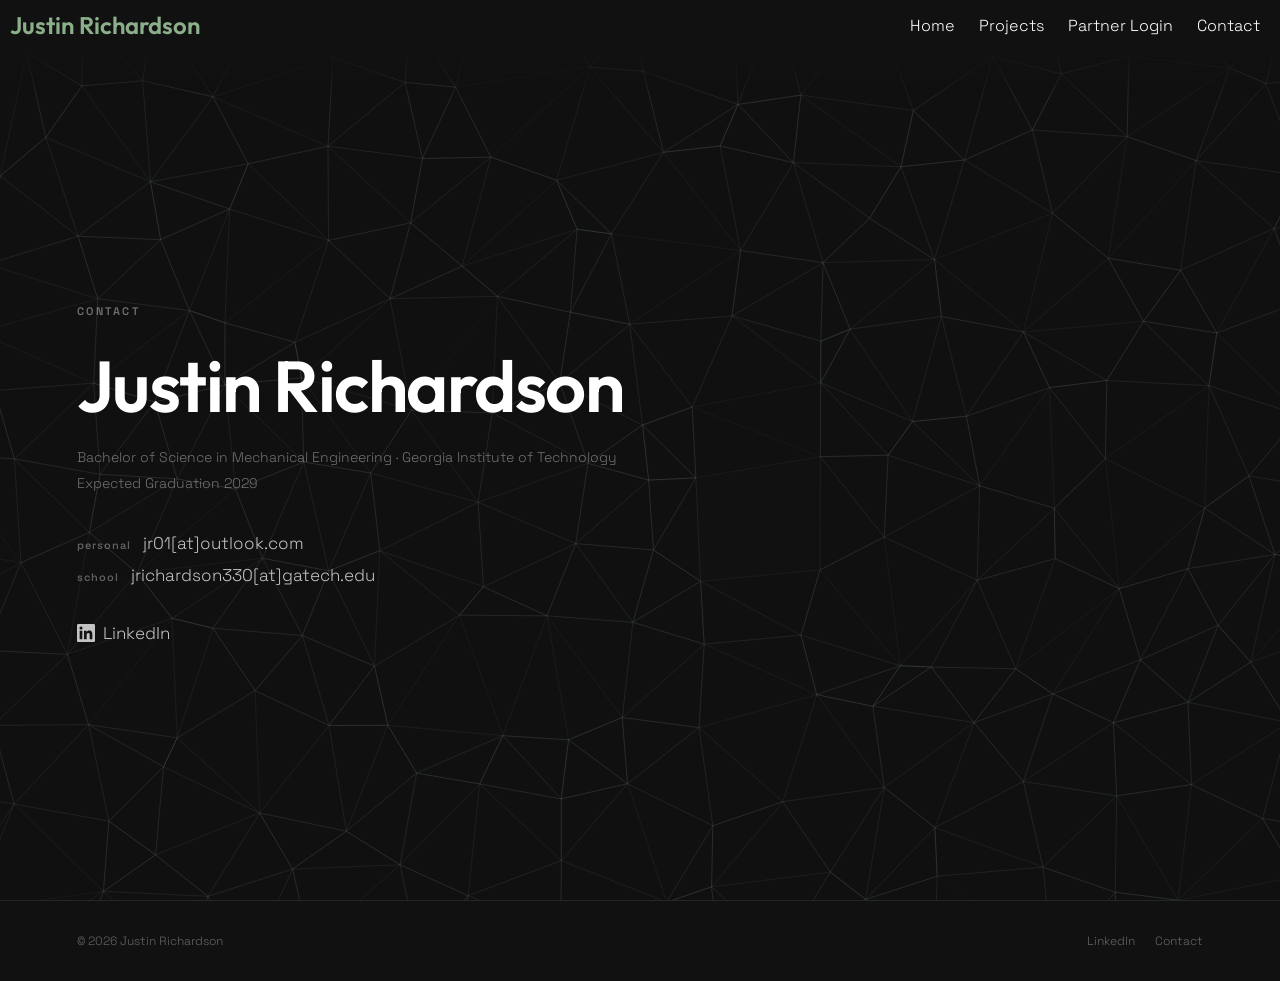
==== commit 3073ac04: "file organization" ====
--- a/contact/index.html
+++ b/contact/index.html
@@ -22,7 +22,7 @@
         <nav id="nav">
             <a href="../home/">Home</a>
             <a href="../projects/">Projects</a>
-            <a href="../personal/">Partner Login</a>
+            <a href="../login/">Partner Login</a>
             <a href="../contact/">Contact</a>
         </nav>
     </header>
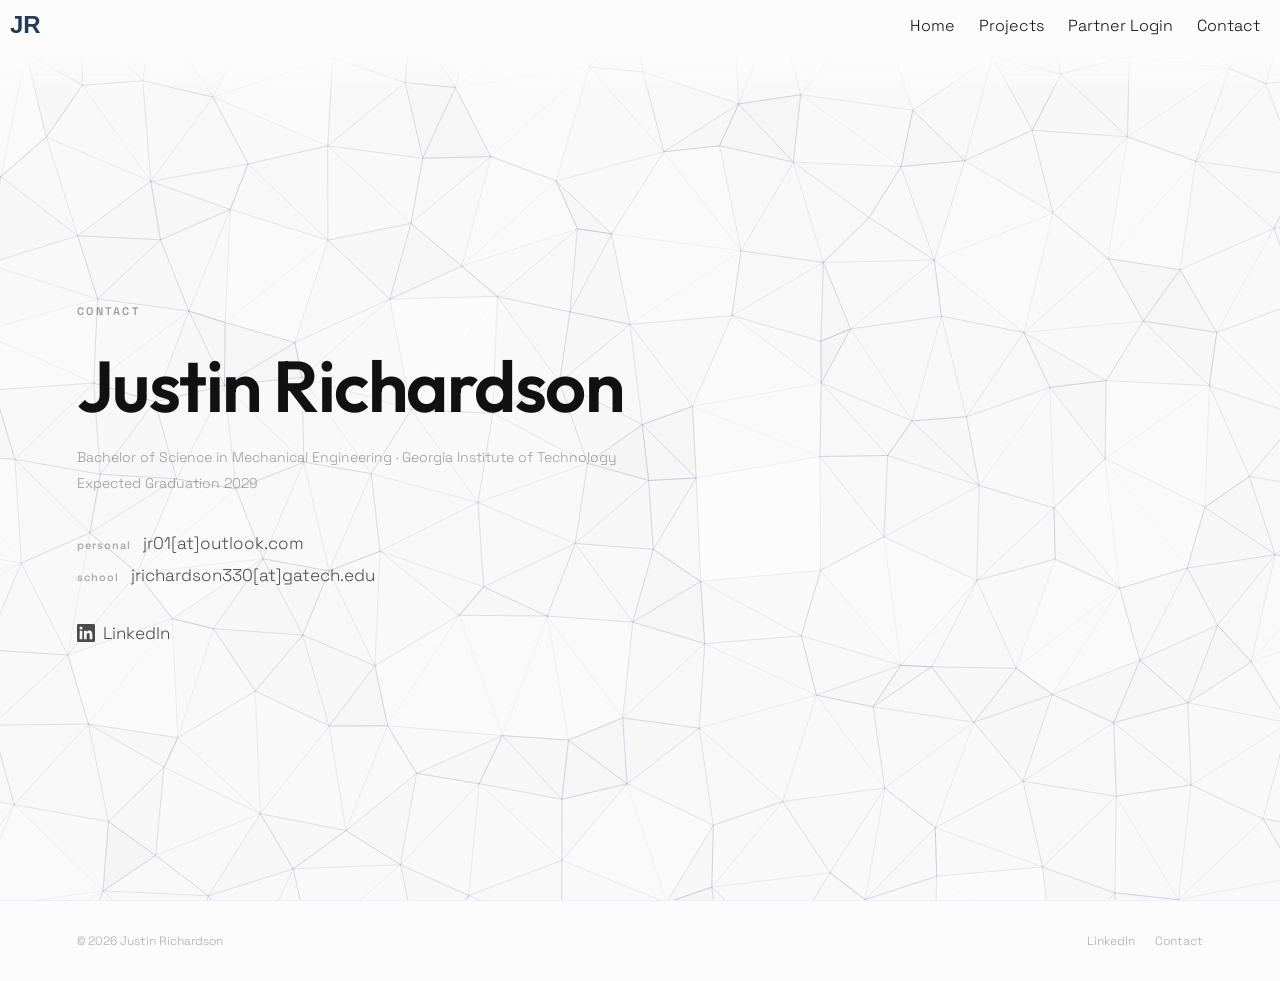
==== commit 836f1532: "evil ahh scheme switch" ====
--- a/contact/index.html
+++ b/contact/index.html
@@ -3,11 +3,11 @@
 <head>
     <meta charset="UTF-8">
     <meta name="viewport" content="width=device-width, initial-scale=1.0, viewport-fit=cover">
-    <meta name="theme-color" content="#111111">
+    <meta name="theme-color" content="#FCFCFC">
     <title>Contact | Justin Richardson</title>
     <link rel="stylesheet" href="../style.css">
     <link rel="icon" href="../imgs/tempfavicon.png">
-    <script>(function(){var t=localStorage.getItem('theme')||'dark';document.documentElement.setAttribute('data-theme',t);var m=document.querySelector('meta[name="theme-color"]');if(m)m.content=t==='dark'?'#111111':'#F5F5F0';})();</script>
+    <script>(function(){var t=localStorage.getItem('theme')||'light';document.documentElement.setAttribute('data-theme',t);var m=document.querySelector('meta[name="theme-color"]');if(m)m.content=t==='dark'?'#111111':'#FCFCFC';})();</script>
     <script src="../theme.js"></script>
     <script src="../bg-sync.js"></script>
 </head>
@@ -18,7 +18,7 @@
     <div class="safari-grad safari-grad-top"></div>
 
     <header id="header">
-        <span>Justin Richardson</span>
+        <span>JR</span>
         <nav id="nav">
             <a href="../home/">Home</a>
             <a href="../projects/">Projects</a>
--- a/style.css
+++ b/style.css
@@ -24,33 +24,33 @@
 
 :root {
     --bg:            #111111;
-    --grid:          rgba(139, 175, 138, 0.12);
+    --grid:          rgba(143, 166, 204, 0.12);
     --header-bg:     transparent/*#111211*/;
     --text:          #ffffff;
-    --border:        transparent/*#8BAF8A*/;
-    --accent:        #8BAF8A;
+    --border:        transparent/*#8FA6CC*/;
+    --accent:        #8FA6CC;
     --surface:       #111211;/*rgba(17,17,17); this is the blocks color*/
     --surface-hover: #222222;
     --overlay-bg:    rgba(0, 0, 0, 0.55);
     --section-tint:  rgba(17, 17, 17, 0.503);
-    --card-border:       rgba(139, 175, 138, 0.28);
-    --card-border-hover: rgba(139, 175, 138, 0.55);
+    --card-border:       rgba(143, 166, 204, 0.28);
+    --card-border-hover: rgba(143, 166, 204, 0.55);
     --card-shadow:       var(--accent);
 }
 
 :root[data-theme="light"] {
-    --bg:            #F5F5F0;
-    --grid:          rgba(139, 175, 138, 0.31);
+    --bg:            #FCFCFC;
+    --grid:          rgba(35, 57, 91, 0.20);
     --header-bg:     transparent/*#ffffff*/;
     --text:          rgb(17,17,17);
-    --border:        #2D5A3D;
-    --accent:        #5A8A59;
+    --border:        #1A2B45;
+    --accent:        #23395B;
     --surface:       #ffffff;
     --surface-hover: #ebebeb;
     --overlay-bg:    rgba(0, 0, 0, 0.45);
-    --section-tint:  rgba(245, 245, 240, 0.497);
-    --card-border:       rgba(90, 138, 89, 0.28);
-    --card-border-hover: rgba(90, 138, 89, 0.55);
+    --section-tint:  rgba(252, 252, 252, 0.497);
+    --card-border:       rgba(35, 57, 91, 0.28);
+    --card-border-hover: rgba(35, 57, 91, 0.55);
     --card-shadow:       rgba(0, 0, 0, 0.22);
 }
 
@@ -212,6 +212,8 @@
 
 #header > span {
     color: var(--accent);
+    font-family: "Helvetica Neue", Helvetica, Arial, sans-serif;
+    font-weight: 600;
 }
 
 /* ── Home page ────────────────────────────────────────── */
@@ -220,7 +222,7 @@
     min-height: 100svh;
     display: flex;
     align-items: center;
-    padding: 50px clamp(24px, 6vw, 100px) 0;
+    padding: 0 clamp(24px, 6vw, 100px) 175px;
     box-sizing: border-box;
 }
 
@@ -229,9 +231,9 @@
 }
 
 .hero-name {
-    font-family: "Outfit", sans-serif;
-    font-size: clamp(52px, 11vw, 130px);
-    font-weight: 900;
+    font-family: "Helvetica Neue", Helvetica, Arial, sans-serif;
+    font-size: clamp(44px, 9vw, 108px);
+    font-weight: 400;
     color: var(--text);
     margin: 0 0 20px 0;
     line-height: 1.0;
@@ -258,11 +260,11 @@
 
 .bio-status-section {
     padding: clamp(64px, 9vw, 120px) clamp(24px, 6vw, 100px);
-    border-top: 1px solid rgba(139, 175, 138, 0.15);
-    border-bottom: 1px solid rgba(139, 175, 138, 0.15);
+    border-top: 1px solid rgba(143, 166, 204, 0.15);
+    border-bottom: 1px solid rgba(143, 166, 204, 0.15);
     display: flex;
     gap: clamp(40px, 6vw, 80px);
-    align-items: flex-start;
+    align-items: stretch;
     box-sizing: border-box;
     background-color: var(--section-tint);
     transition: background-color 0.25s ease;
@@ -273,13 +275,14 @@
 }
 
 :root[data-theme="light"] .bio-status-section {
-    background-color: rgba(245, 245, 240, 0.497);
+    background-color: rgba(252, 252, 252, 0.497);
 }
 
 .bio-col {
     flex: 1;
     min-width: 0;
-    max-width: 480px;
+    display: flex;
+    flex-direction: column;
 }
 
 .status-col {
@@ -308,7 +311,23 @@
     color: var(--text);
     line-height: 1.75;
     margin: 0;
-    transition: color 0.25s ease;
+    flex: 1;
+    transition: color 0.25s ease;
+}
+
+.bio-link {
+    color: var(--accent);
+    text-decoration: none;
+}
+
+.bio-link:visited {
+    color: var(--accent);
+}
+
+.bio-link:hover {
+    text-decoration: underline;
+    text-decoration-thickness: 1px;
+    text-underline-offset: 3px;
 }
 
 .status-stack {
@@ -319,7 +338,7 @@
 
 .status-card {
     background-color: var(--surface);
-    border: 1px solid rgba(139, 175, 138, 0.28);
+    border: 1px solid rgba(143, 166, 204, 0.28);
     padding: 24px;
     box-sizing: border-box;
     transition: background-color 0.25s ease;
@@ -362,15 +381,15 @@
     width: 8px;
     height: 8px;
     border-radius: 50%;
-    background: rgba(139, 175, 138, 0.25);
-    box-shadow: 0 0 6px rgba(139, 175, 138, 0.3);
+    background: rgba(143, 166, 204, 0.25);
+    box-shadow: 0 0 6px rgba(143, 166, 204, 0.3);
     flex-shrink: 0;
     transition: background 0.4s ease, box-shadow 0.4s ease;
 }
 
 .light-dot.on {
-    background: #8BAF8A;
-    box-shadow: 0 0 10px rgba(139, 175, 138, 0.55);
+    background: #8FA6CC;
+    box-shadow: 0 0 10px rgba(143, 166, 204, 0.55);
 }
 
 .light-status-text {
@@ -411,7 +430,7 @@
 /* ── Footer ───────────────────────────────────────────── */
 
 .site-footer {
-    border-top: 1px solid rgba(139, 175, 138, 0.15);
+    border-top: 1px solid rgba(143, 166, 204, 0.15);
     background-color: var(--bg);
     padding: 32px clamp(24px, 6vw, 100px);
     display: flex;
@@ -470,6 +489,7 @@
 
 .project-card {
     cursor: pointer;
+    height: 100%;
 }
 
 .card-inner {
@@ -477,7 +497,7 @@
     flex-direction: column;
     justify-content: flex-end;
     padding: 20px;
-    min-height: 100%;
+    height: 100%;
     box-sizing: border-box;
     background-color: var(--surface);
     border: 1px solid var(--card-border);
@@ -492,7 +512,7 @@
     position: absolute;
     bottom: 0; left: 0; right: 0;
     height: 2px;
-    background: #8BAF8A;
+    background: #8FA6CC;
     transform: scaleX(0);
     transform-origin: left;
     transition: transform 0.35s cubic-bezier(0.4, 0, 0.2, 1);
@@ -528,6 +548,24 @@
     transform: translateY(10px);
     transition: opacity 0.28s ease 0.05s, transform 0.28s ease 0.05s, color 0.25s ease;
     will-change: transform, opacity;
+}
+
+.card-preview-img {
+    position: absolute;
+    top: 50%;
+    left: 50%;
+    transform: translate(-50%, -50%);
+    width: 65%;
+    height: 65%;
+    max-height: 220px;
+    object-fit: contain;
+    pointer-events: none;
+    z-index: 0;
+    transition: filter 0.25s ease;
+}
+
+.project-card:hover .card-preview-img {
+    filter: brightness(1.3);
 }
 
 .project-card:hover .card-inner {
@@ -565,10 +603,16 @@
     transition: opacity 0.25s ease;
     display: flex;
     align-items: flex-start;
+    scrollbar-width: none;
+    -ms-overflow-style: none;
     justify-content: center;
     overflow-y: auto;
-    padding: 40px 0;
+    padding: 8px 0;
     box-sizing: border-box;
+}
+
+.projects-overlay::-webkit-scrollbar {
+    display: none;
 }
 
 .projects-overlay.visible {
@@ -577,7 +621,7 @@
 }
 
 .projects-panel {
-    width: 85vw;
+    width: 95vw;
     min-height: 300px;
     background-color: var(--surface);
     border: 1px solid var(--card-border);
@@ -614,6 +658,13 @@
 
 .panel-close:hover { opacity: 1; color: var(--accent); }
 
+.panel-meta {
+    display: flex;
+    align-items: center;
+    gap: 16px;
+    margin-bottom: 12px;
+}
+
 .panel-tag {
     font-family: "Space Grotesk", sans-serif;
     font-size: 11px;
@@ -622,8 +673,17 @@
     text-transform: uppercase;
     color: var(--text);
     opacity: 0.4;
-    display: block;
-    margin-bottom: 12px;
+    transition: color 0.25s ease;
+}
+
+.panel-date {
+    font-family: "Space Grotesk", sans-serif;
+    font-size: 11px;
+    font-weight: 600;
+    letter-spacing: 2px;
+    text-transform: uppercase;
+    color: var(--text);
+    opacity: 0.4;
     transition: color 0.25s ease;
 }
 
@@ -636,15 +696,107 @@
     transition: color 0.25s ease;
 }
 
-.panel-desc {
-    font-family: "Space Grotesk", sans-serif;
-    font-size: 16px;
+.panel-divider {
+    border: none;
+    border-top: 1px solid var(--accent);
+    opacity: 0.15;
+    margin: 32px 0;
+}
+
+.panel-section {
+    margin-bottom: 0;
+}
+
+.panel-section-label {
+    font-family: "Space Grotesk", sans-serif;
+    font-size: 11px;
+    font-weight: 600;
+    letter-spacing: 2.5px;
+    text-transform: uppercase;
+    color: var(--text);
+    opacity: 0.4;
+    display: block;
+    margin-bottom: 20px;
+    transition: color 0.25s ease;
+}
+
+.panel-body-text {
+    font-family: "Space Grotesk", sans-serif;
+    font-size: 15px;
     font-weight: 400;
     color: var(--text);
-    opacity: 0.7;
-    line-height: 1.6;
-    margin: 0;
-    transition: color 0.25s ease;
+    opacity: 0.75;
+    line-height: 1.75;
+    margin: 0 0 24px 0;
+    transition: color 0.25s ease;
+}
+
+.panel-body > .panel-body-text {
+    margin-left: 72px;
+    margin-right: 72px;
+}
+
+.panel-parts-list {
+    list-style: none;
+    padding: 0;
+    margin: 0 0 0 0;
+    display: flex;
+    flex-direction: column;
+    gap: 10px;
+}
+
+.panel-parts-list li {
+    font-family: "Space Grotesk", sans-serif;
+    font-size: 14px;
+    font-weight: 300;
+    color: var(--text);
+    opacity: 0.75;
+    display: flex;
+    gap: 10px;
+    align-items: baseline;
+    transition: color 0.25s ease;
+}
+
+.panel-parts-list li::before {
+    content: "—";
+    opacity: 0.4;
+    flex-shrink: 0;
+}
+
+.panel-row {
+    display: flex;
+    gap: 24px;
+    align-items: flex-start;
+    margin-bottom: 20px;
+    margin-left: 72px;
+    margin-right: 72px;
+}
+
+.panel-row-reverse {
+    flex-direction: row-reverse;
+}
+
+.panel-row-text {
+    min-width: 0;
+}
+
+.panel-img {
+    display: block;
+    flex-shrink: 0;
+    width: 210px;
+}
+
+.panel-img-md {
+    width: 260px;
+}
+
+.panel-img-pull-right {
+    margin-left: auto;
+    margin-right: 72px;
+}
+
+.panel-img-lg {
+    width: 300px;
 }
 
 /* ───────────────────────────────────────────────────────── */
@@ -749,6 +901,10 @@
         min-height: 150px;
     }
 
+    .card-preview-img {
+        top: 38%;
+    }
+
     @keyframes card-line-in  { to { transform: scaleX(1); } }
     @keyframes card-tag-in   { to { opacity: 0.4; transform: translateY(0); } }
     @keyframes card-title-in { to { opacity: 1;   transform: translateY(0); } }
@@ -761,6 +917,7 @@
     }
     .project-card .card-title {
         animation: card-title-in 0.28s ease forwards;
+        font-size: clamp(16px, 2.5vw, 28px);
     }
 
     .project-card-alpha .card-inner::after { animation-delay: 0.05s; }
@@ -778,6 +935,24 @@
     .project-card-delta .card-inner::after { animation-delay: 0.35s; }
     .project-card-delta .card-tag          { animation-delay: 0.35s; }
     .project-card-delta .card-title        { animation-delay: 0.40s; }
+
+    .panel-row,
+    .panel-row-reverse {
+        flex-direction: column;
+        margin-left: 0;
+        margin-right: 0;
+    }
+
+    .panel-body > .panel-body-text {
+        margin-left: 0;
+        margin-right: 0;
+    }
+
+    .panel-img,
+    .panel-img-lg {
+        width: 100%;
+        max-width: 100%;
+    }
 }
 /* ── Header edge gradient ────────────────────────── */
 
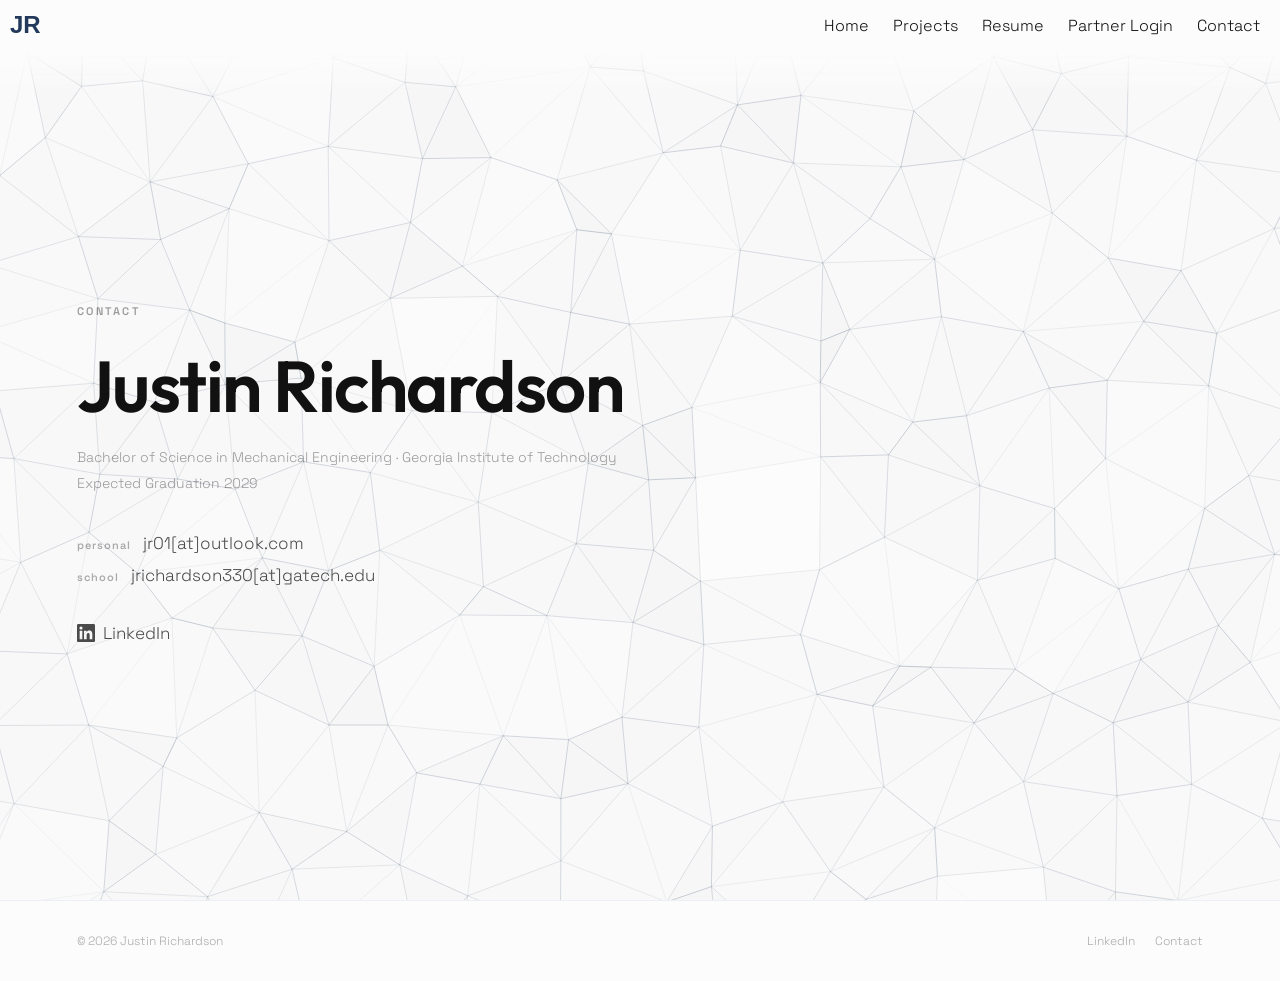
==== commit f6dd71cd: "cube" ====
--- a/contact/index.html
+++ b/contact/index.html
@@ -18,10 +18,11 @@
     <div class="safari-grad safari-grad-top"></div>
 
     <header id="header">
-        <span>JR</span>
+        <a href="../" class="brand">JR</a>
         <nav id="nav">
             <a href="../home/">Home</a>
             <a href="../projects/">Projects</a>
+            <a href="../resume/">Resume</a>
             <a href="../login/">Partner Login</a>
             <a href="../contact/">Contact</a>
         </nav>
--- a/style.css
+++ b/style.css
@@ -210,10 +210,16 @@
     display: block;
 }
 
-#header > span {
+#header > .brand {
     color: var(--accent);
     font-family: "Helvetica Neue", Helvetica, Arial, sans-serif;
     font-weight: 600;
+    text-decoration: none;
+    transition: opacity 0.25s ease;
+}
+
+#header > .brand:hover {
+    opacity: 0.65;
 }
 
 /* ── Home page ────────────────────────────────────────── */
@@ -564,6 +570,29 @@
     transition: filter 0.25s ease;
 }
 
+.project-card-beta .card-preview-img {
+    width: 269%;
+    height: 269%;
+    /* The GIF is a 16:9 frame with a tall rocket centered in it; object-fit
+       fits the frame to the box WIDTH, so a wider card makes a TALLER rocket.
+       The card height is fixed (~660px), so on wide screens the rocket grows
+       past the top/bottom and gets clipped. Cap the box width to hold the
+       rocket at its laptop size (fitted height stays within the card). */
+    max-width: 1120px;
+    max-height: none;
+}
+
+.project-card-alpha .card-preview-img {
+    width: 140%;
+    height: 140%;
+    max-height: none;
+}
+
+/* Theme-swapped rocket GIFs: black for light mode, white for dark mode */
+.card-preview-dark { display: none; }
+[data-theme="dark"] .card-preview-light { display: none; }
+[data-theme="dark"] .card-preview-dark { display: block; }
+
 .project-card:hover .card-preview-img {
     filter: brightness(1.3);
 }
@@ -830,7 +859,7 @@
         font-size: 14px;
     }
 
-    #header > span {
+    #header > .brand {
         font-size: 14px;
         flex-shrink: 0;
         line-height: 1;
@@ -903,6 +932,15 @@
 
     .card-preview-img {
         top: 38%;
+    }
+
+    /* Lay the rocket horizontal, nose to the left, to fill the mobile card */
+    .project-card-beta .card-preview-img {
+        top: 50%;
+        left: 50%;
+        width: 212%;
+        height: 212%;
+        transform: translate(-50%, -50%) rotate(-90deg);
     }
 
     @keyframes card-line-in  { to { transform: scaleX(1); } }
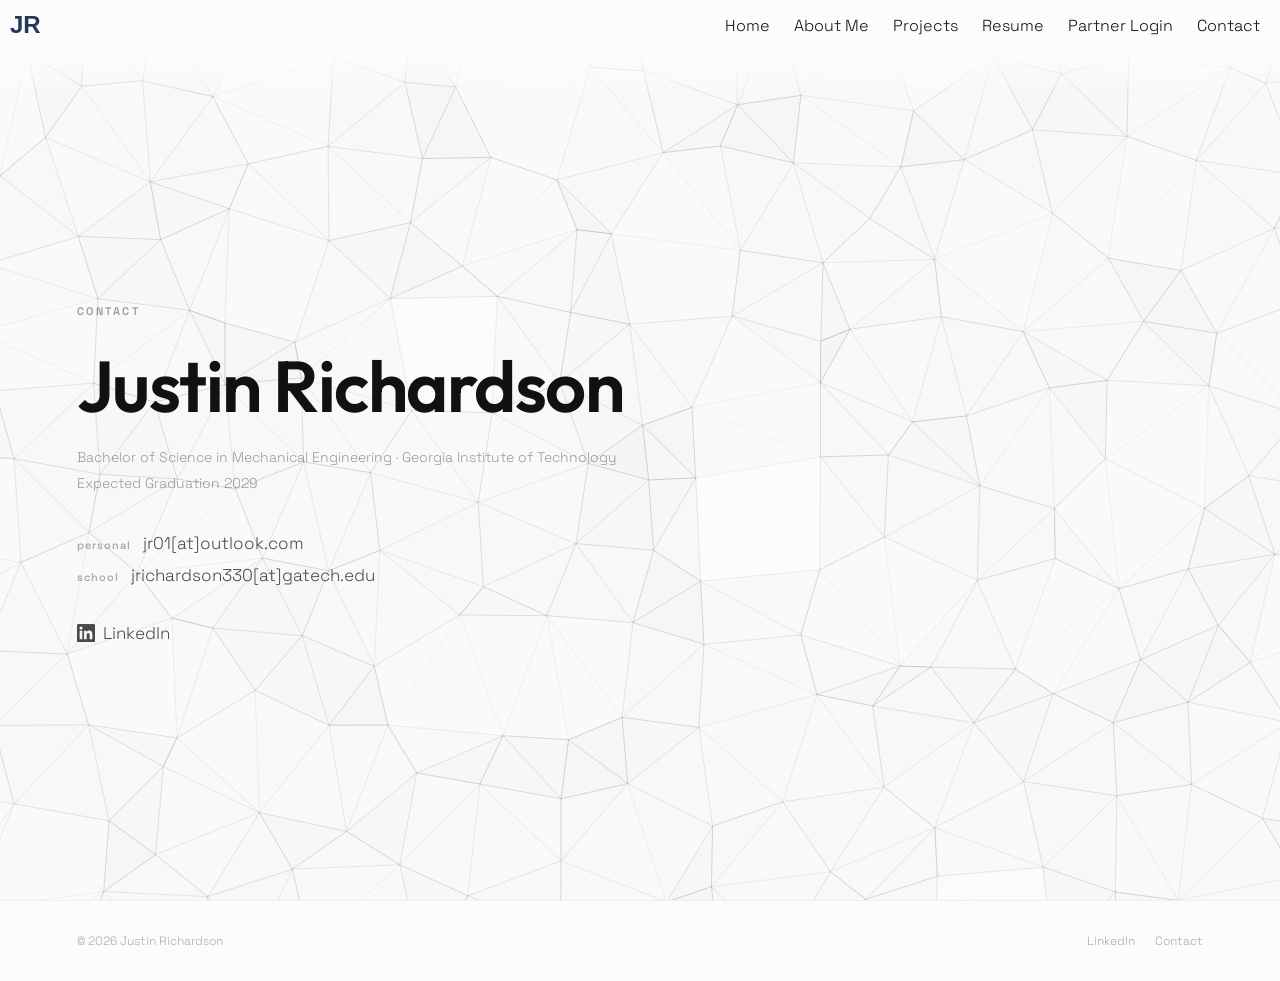
==== commit b0bcf034: "mobile" ====
--- a/contact/index.html
+++ b/contact/index.html
@@ -20,7 +20,8 @@
     <header id="header">
         <a href="../" class="brand">JR</a>
         <nav id="nav">
-            <a href="../home/">Home</a>
+            <a href="../">Home</a>
+            <a href="../home/">About Me</a>
             <a href="../projects/">Projects</a>
             <a href="../resume/">Resume</a>
             <a href="../login/">Partner Login</a>
--- a/style.css
+++ b/style.css
@@ -865,13 +865,16 @@
         line-height: 1;
     }
 
+    /* six items don't fit one line on a phone — wrap rather than clip them,
+       which is what overflow:hidden was doing */
     #nav {
-        gap: 14px;
-        overflow: hidden;
+        gap: 6px 12px;
+        flex-wrap: wrap;
+        justify-content: center;
     }
 
     #nav a {
-        font-size: 14px;
+        font-size: 13px;
     }
 
     .hero {
